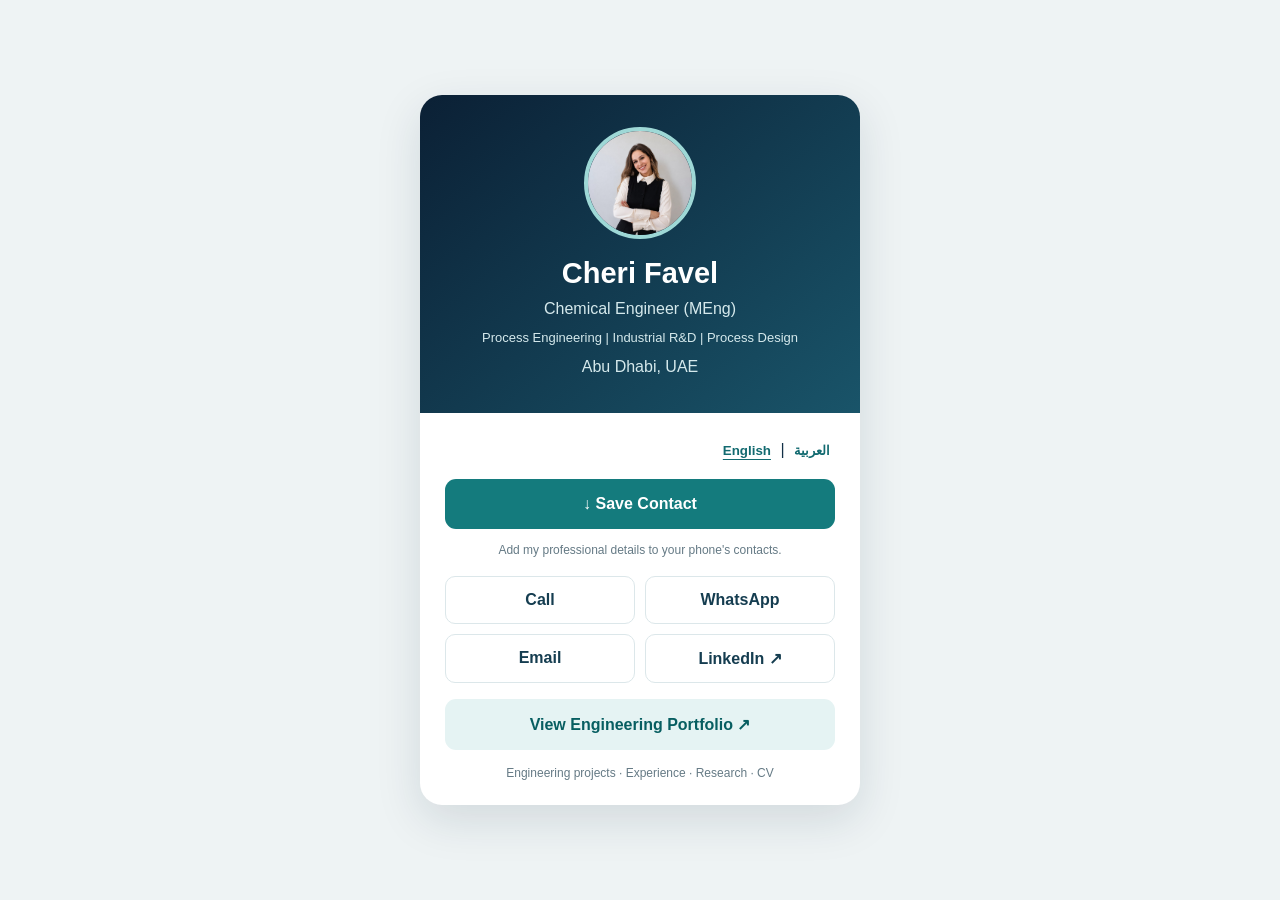
==== adipec/index.html @ 87e2671f "Add ADIPEC engineering contact landing page" ====
<!doctype html>
<html lang="en"><head><meta charset="utf-8"><meta name="viewport" content="width=device-width,initial-scale=1"><meta name="theme-color" content="#0b2035"><title>Cheri Favel | Engineering Contact</title>
<style>*{box-sizing:border-box}body{margin:0;background:#eef3f4;color:#123047;font-family:Arial,Helvetica,sans-serif;min-height:100vh;display:grid;place-items:center;padding:24px 16px}.card{width:100%;max-width:440px;background:#fff;border-radius:22px;overflow:hidden;box-shadow:0 15px 45px #10283e20}.header{background:linear-gradient(140deg,#0b2035,#195469);color:white;text-align:center;padding:32px 20px 27px}.header img{width:112px;height:112px;border-radius:50%;object-fit:cover;border:4px solid #9ed8d6}.header h1{font-size:29px;margin:14px 0 5px}.header p{margin:7px 0;color:#d5e9ec;line-height:1.5}.header .special{font-size:13px}.content{padding:25px}.button{display:block;text-align:center;text-decoration:none;padding:16px 12px;border-radius:11px;font-weight:700}.save{background:#147b7d;color:white}.portfolio{background:#e5f3f3;color:#075e61;margin-top:16px}.links{display:grid;grid-template-columns:1fr 1fr;gap:10px;margin-top:17px}.links a{border:1px solid #dce7ea;border-radius:10px;padding:14px 8px;text-align:center;color:#153d50;text-decoration:none;font-weight:600}.hint{font-size:12px;color:#657a85;text-align:center;line-height:1.5}.lang{text-align:right;margin-bottom:16px}.lang button{border:0;background:none;color:#126a70;font-weight:bold;cursor:pointer;padding:5px}.lang button[aria-pressed=true]{text-decoration:underline;text-underline-offset:4px}.footer{text-align:center;font-size:12px;color:#657a85;margin:16px 0 0}a:focus-visible,button:focus-visible{outline:3px solid teal;outline-offset:3px}</style></head>
<body><main class="card"><header class="header"><img src="../assets/cheri-professional-1.jpg" alt="Cheri Favel professional portrait"><h1 data-en="Cheri Favel" data-ar="شيري فافل">Cheri Favel</h1><p data-en="Chemical Engineer (MEng)" data-ar="مهندسة كيميائية (ماجستير هندسة)">Chemical Engineer (MEng)</p><p class="special" data-en="Process Engineering | Industrial R&amp;D | Process Design" data-ar="هندسة العمليات | البحث والتطوير الصناعي | تصميم العمليات">Process Engineering | Industrial R&amp;D | Process Design</p><p data-en="Abu Dhabi, UAE" data-ar="أبوظبي، الإمارات العربية المتحدة">Abu Dhabi, UAE</p></header>
<div class="content"><div class="lang"><button id="en" type="button" aria-pressed="true">English</button> | <button id="ar" type="button" aria-pressed="false">العربية</button></div><a class="button save" href="cheri-favel.vcf" download="Cheri-Favel.vcf" data-en="↓ Save Contact" data-ar="↓ حفظ جهة الاتصال">↓ Save Contact</a><p class="hint" data-en="Add my professional details to your phone's contacts." data-ar="أضف بيانات الاتصال المهنية إلى جهات الاتصال في هاتفك.">Add my professional details to your phone's contacts.</p><nav class="links" aria-label="Contact links"><a href="tel:+971585845473" data-en="Call" data-ar="اتصال">Call</a><a href="https://wa.me/971585845473" target="_blank" rel="noopener noreferrer" data-en="WhatsApp" data-ar="واتساب">WhatsApp</a><a href="mailto:cherifavel@gmail.com" data-en="Email" data-ar="البريد الإلكتروني">Email</a><a href="https://www.linkedin.com/in/cheri-favel/" target="_blank" rel="noopener noreferrer" data-en="LinkedIn ↗" data-ar="لينكدإن ↗">LinkedIn ↗</a></nav><a class="button portfolio" href="../" data-en="View Engineering Portfolio ↗" data-ar="عرض الملف المهني الهندسي ↗">View Engineering Portfolio ↗</a><p class="footer" data-en="Engineering projects · Experience · Research · CV" data-ar="المشاريع الهندسية · الخبرات · الأبحاث · السيرة الذاتية">Engineering projects · Experience · Research · CV</p></div></main>
<script>document.querySelectorAll('.lang button').forEach(b=>b.addEventListener('click',()=>{const ar=b.id==='ar';document.documentElement.lang=ar?'ar':'en';document.querySelectorAll('[data-en]').forEach(el=>el.textContent=el.getAttribute(ar?'data-ar':'data-en'));document.getElementById('en').setAttribute('aria-pressed',String(!ar));document.getElementById('ar').setAttribute('aria-pressed',String(ar));}));</script></body></html>
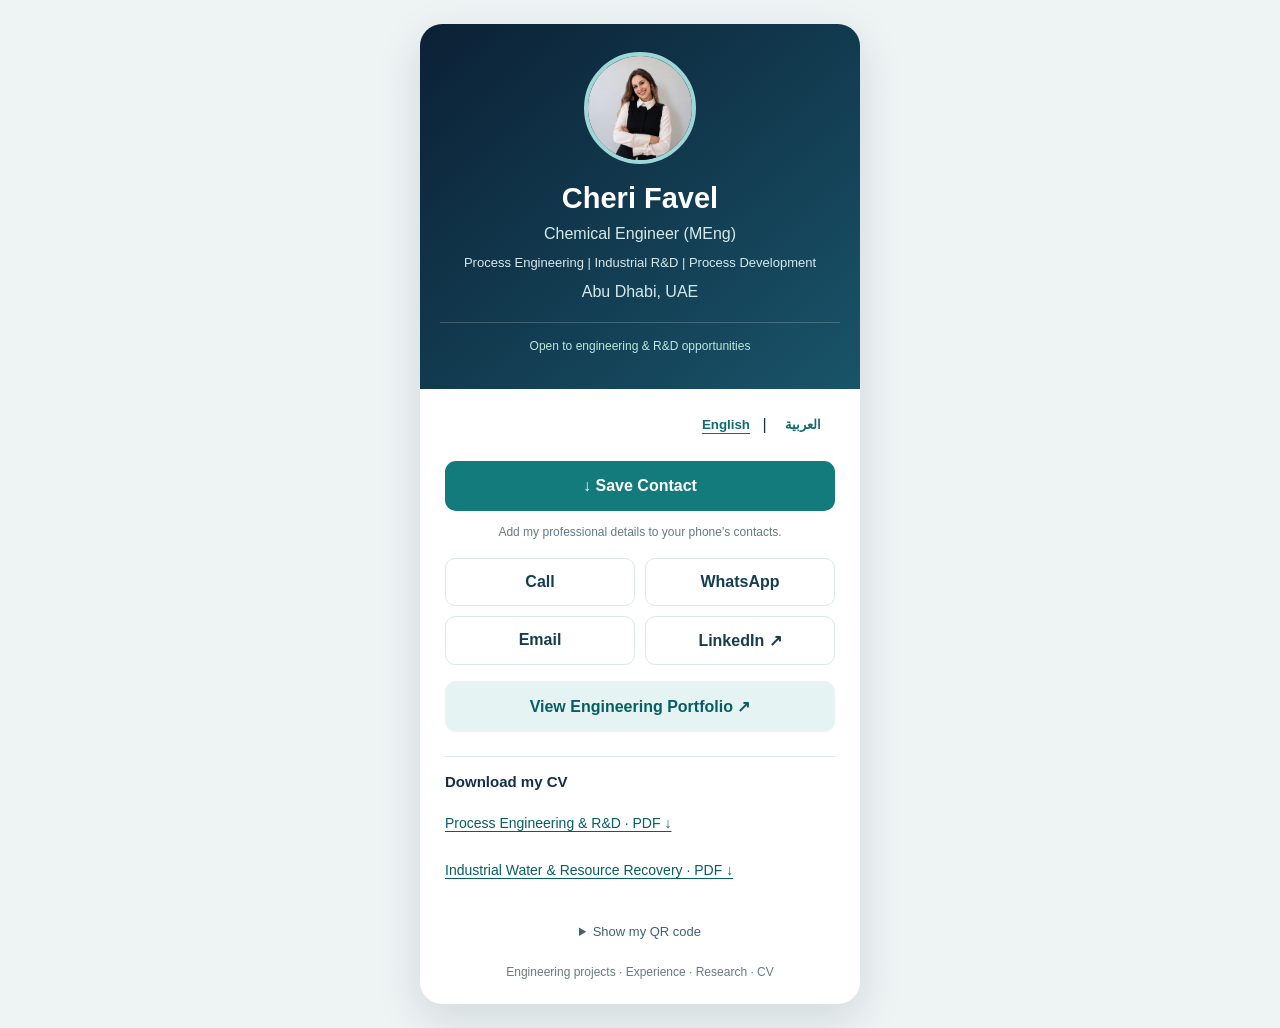
==== commit 1f6ca89e: "Publish ADIPEC portfolio with revised engineering CV and WETEX specialist download" ====
--- a/adipec/index.html
+++ b/adipec/index.html
@@ -1,6 +1,6 @@
 <!doctype html>
-<html lang="en"><head><meta charset="utf-8"><meta name="viewport" content="width=device-width,initial-scale=1"><meta name="theme-color" content="#0b2035"><title>Cheri Favel | Engineering Contact</title>
-<style>*{box-sizing:border-box}body{margin:0;background:#eef3f4;color:#123047;font-family:Arial,Helvetica,sans-serif;min-height:100vh;display:grid;place-items:center;padding:24px 16px}.card{width:100%;max-width:440px;background:#fff;border-radius:22px;overflow:hidden;box-shadow:0 15px 45px #10283e20}.header{background:linear-gradient(140deg,#0b2035,#195469);color:white;text-align:center;padding:32px 20px 27px}.header img{width:112px;height:112px;border-radius:50%;object-fit:cover;border:4px solid #9ed8d6}.header h1{font-size:29px;margin:14px 0 5px}.header p{margin:7px 0;color:#d5e9ec;line-height:1.5}.header .special{font-size:13px}.content{padding:25px}.button{display:block;text-align:center;text-decoration:none;padding:16px 12px;border-radius:11px;font-weight:700}.save{background:#147b7d;color:white}.portfolio{background:#e5f3f3;color:#075e61;margin-top:16px}.links{display:grid;grid-template-columns:1fr 1fr;gap:10px;margin-top:17px}.links a{border:1px solid #dce7ea;border-radius:10px;padding:14px 8px;text-align:center;color:#153d50;text-decoration:none;font-weight:600}.hint{font-size:12px;color:#657a85;text-align:center;line-height:1.5}.lang{text-align:right;margin-bottom:16px}.lang button{border:0;background:none;color:#126a70;font-weight:bold;cursor:pointer;padding:5px}.lang button[aria-pressed=true]{text-decoration:underline;text-underline-offset:4px}.footer{text-align:center;font-size:12px;color:#657a85;margin:16px 0 0}a:focus-visible,button:focus-visible{outline:3px solid teal;outline-offset:3px}</style></head>
-<body><main class="card"><header class="header"><img src="../assets/cheri-professional-1.jpg" alt="Cheri Favel professional portrait"><h1 data-en="Cheri Favel" data-ar="شيري فافل">Cheri Favel</h1><p data-en="Chemical Engineer (MEng)" data-ar="مهندسة كيميائية (ماجستير هندسة)">Chemical Engineer (MEng)</p><p class="special" data-en="Process Engineering | Industrial R&amp;D | Process Design" data-ar="هندسة العمليات | البحث والتطوير الصناعي | تصميم العمليات">Process Engineering | Industrial R&amp;D | Process Design</p><p data-en="Abu Dhabi, UAE" data-ar="أبوظبي، الإمارات العربية المتحدة">Abu Dhabi, UAE</p></header>
-<div class="content"><div class="lang"><button id="en" type="button" aria-pressed="true">English</button> | <button id="ar" type="button" aria-pressed="false">العربية</button></div><a class="button save" href="cheri-favel.vcf" download="Cheri-Favel.vcf" data-en="↓ Save Contact" data-ar="↓ حفظ جهة الاتصال">↓ Save Contact</a><p class="hint" data-en="Add my professional details to your phone's contacts." data-ar="أضف بيانات الاتصال المهنية إلى جهات الاتصال في هاتفك.">Add my professional details to your phone's contacts.</p><nav class="links" aria-label="Contact links"><a href="tel:+971585845473" data-en="Call" data-ar="اتصال">Call</a><a href="https://wa.me/971585845473" target="_blank" rel="noopener noreferrer" data-en="WhatsApp" data-ar="واتساب">WhatsApp</a><a href="mailto:cherifavel@gmail.com" data-en="Email" data-ar="البريد الإلكتروني">Email</a><a href="https://www.linkedin.com/in/cheri-favel/" target="_blank" rel="noopener noreferrer" data-en="LinkedIn ↗" data-ar="لينكدإن ↗">LinkedIn ↗</a></nav><a class="button portfolio" href="../" data-en="View Engineering Portfolio ↗" data-ar="عرض الملف المهني الهندسي ↗">View Engineering Portfolio ↗</a><p class="footer" data-en="Engineering projects · Experience · Research · CV" data-ar="المشاريع الهندسية · الخبرات · الأبحاث · السيرة الذاتية">Engineering projects · Experience · Research · CV</p></div></main>
-<script>document.querySelectorAll('.lang button').forEach(b=>b.addEventListener('click',()=>{const ar=b.id==='ar';document.documentElement.lang=ar?'ar':'en';document.querySelectorAll('[data-en]').forEach(el=>el.textContent=el.getAttribute(ar?'data-ar':'data-en'));document.getElementById('en').setAttribute('aria-pressed',String(!ar));document.getElementById('ar').setAttribute('aria-pressed',String(ar));}));</script></body></html>+<html lang="en"><head><meta charset="utf-8"><meta name="viewport" content="width=device-width,initial-scale=1"><meta name="theme-color" content="#0b2035"><title>Cheri Favel | ADIPEC Engineering Contact</title><meta name="description" content="Connect with Cheri Favel, MEng Chemical Engineer in Abu Dhabi. Save contact details, download a CV and explore process engineering and industrial R&amp;D projects."><link rel="canonical" href="https://cheri-mf.github.io/Cheri_Favel_Engineering_Portfolio/adipec/">
+<style>*{box-sizing:border-box}body{margin:0;background:#eef3f4;color:#123047;font-family:Arial,Helvetica,sans-serif;min-height:100vh;display:grid;place-items:center;padding:24px 16px}.card{width:100%;max-width:440px;background:#fff;border-radius:22px;overflow:hidden;box-shadow:0 15px 45px #10283e20}.header{background:linear-gradient(140deg,#0b2035,#195469);color:white;text-align:center;padding:32px 20px 27px}.header img{width:112px;height:112px;border-radius:50%;object-fit:cover;border:4px solid #9ed8d6}.header h1{font-size:29px;margin:14px 0 5px}.header p{margin:7px 0;color:#d5e9ec;line-height:1.5}.header .special{font-size:13px}.content{padding:25px}.button{display:block;text-align:center;text-decoration:none;padding:16px 12px;border-radius:11px;font-weight:700}.save{background:#147b7d;color:white}.portfolio{background:#e5f3f3;color:#075e61;margin-top:16px}.links{display:grid;grid-template-columns:1fr 1fr;gap:10px;margin-top:17px}.links a{border:1px solid #dce7ea;border-radius:10px;padding:14px 8px;text-align:center;color:#153d50;text-decoration:none;font-weight:600}.hint{font-size:12px;color:#657a85;text-align:center;line-height:1.5}.lang{text-align:right;margin-bottom:16px}.lang button{border:0;background:none;color:#126a70;font-weight:bold;cursor:pointer;padding:5px}.lang button[aria-pressed=true]{text-decoration:underline;text-underline-offset:4px}.footer{text-align:center;font-size:12px;color:#657a85;margin:16px 0 0}a:focus-visible,button:focus-visible{outline:3px solid teal;outline-offset:3px}.availability{font-size:12px!important;color:#bce8df!important;border-top:1px solid #ffffff30;padding-top:14px;margin-top:18px!important}.cvlinks{border-top:1px solid #dce7ea;margin-top:24px;padding-top:16px}.cvlinks h2{font-size:15px;margin:0 0 10px}.cvlinks a{display:block;padding:13px 0;color:#075e61;font-size:14px;line-height:1.5;text-underline-offset:3px}.share{margin-top:20px;text-align:center;font-size:13px;color:#44616e}.share summary{cursor:pointer;padding:10px}.share img{max-width:100%;height:auto;margin:12px auto 0}.share p{line-height:1.5}.header{padding-top:28px}.content{padding-top:16px}.lang button{min-height:40px;min-width:64px}body[dir=rtl] .lang{text-align:left}@media(max-width:360px){.content{padding:18px}.header h1{font-size:26px}}@media(prefers-reduced-motion:reduce){*{scroll-behavior:auto!important}}</style></head>
+<body><main class="card"><header class="header"><img src="../assets/cheri-professional-1.jpg" alt="Cheri Favel professional portrait"><h1 data-en="Cheri Favel" data-ar="شيري فافل">Cheri Favel</h1><p data-en="Chemical Engineer (MEng)" data-ar="مهندسة كيميائية (ماجستير هندسة)">Chemical Engineer (MEng)</p><p class="special" data-en="Process Engineering | Industrial R&amp;D | Process Development" data-ar="هندسة العمليات | البحث والتطوير الصناعي | تطوير العمليات">Process Engineering | Industrial R&amp;D | Process Development</p><p data-en="Abu Dhabi, UAE" data-ar="أبوظبي، الإمارات العربية المتحدة">Abu Dhabi, UAE</p><p class="availability" data-en="Open to engineering &amp; R&amp;D opportunities" data-ar="متاحة لفرص عمل في الهندسة والبحث والتطوير">Open to engineering &amp; R&amp;D opportunities</p></header>
+<div class="content"><div class="lang"><button id="en" type="button" aria-pressed="true">English</button> | <button id="ar" type="button" aria-pressed="false">العربية</button></div><a class="button save" href="cheri-favel.vcf" download="Cheri-Favel.vcf" data-en="↓ Save Contact" data-ar="↓ حفظ جهة الاتصال">↓ Save Contact</a><p class="hint" data-en="Add my professional details to your phone's contacts." data-ar="أضف بيانات الاتصال المهنية إلى جهات الاتصال في هاتفك.">Add my professional details to your phone's contacts.</p><nav class="links" aria-label="Contact links"><a href="tel:+971585845473" data-en="Call" data-ar="اتصال">Call</a><a href="https://wa.me/971585845473" target="_blank" rel="noopener noreferrer" data-en="WhatsApp" data-ar="واتساب">WhatsApp</a><a href="mailto:cherifavel@gmail.com" data-en="Email" data-ar="البريد الإلكتروني">Email</a><a href="https://www.linkedin.com/in/cheri-favel/" target="_blank" rel="noopener noreferrer" data-en="LinkedIn ↗" data-ar="لينكدإن ↗">LinkedIn ↗</a></nav><a class="button portfolio" href="portfolio/" data-en="View Engineering Portfolio ↗" data-ar="عرض الملف المهني الهندسي ↗">View Engineering Portfolio ↗</a><div class="cvlinks"><h2 data-en="Download my CV" data-ar="تحميل السيرة الذاتية">Download my CV</h2><a href="downloads/Cheri_Favel_ADIPEC_Process_Engineering_CV.pdf" download data-en="Process Engineering &amp; R&amp;D · PDF ↓" data-ar="هندسة العمليات والبحث والتطوير · PDF ↓">Process Engineering &amp; R&amp;D · PDF ↓</a><a href="../downloads/water-environmental-cv.pdf" download data-en="Industrial Water &amp; Resource Recovery · PDF ↓" data-ar="معالجة المياه الصناعية واسترداد الموارد · PDF ↓">Industrial Water &amp; Resource Recovery · PDF ↓</a></div><details class="share"><summary data-en="Show my QR code" data-ar="عرض رمز الاستجابة السريعة">Show my QR code</summary><img src="qr.png" width="220" height="220" alt="QR code linking to this contact page"><p data-en="Scan to save my contact details and view my portfolio." data-ar="امسح الرمز لحفظ بيانات الاتصال وعرض ملفي المهني.">Scan to save my contact details and view my portfolio.</p></details><p class="footer" data-en="Engineering projects · Experience · Research · CV" data-ar="المشاريع الهندسية · الخبرات · الأبحاث · السيرة الذاتية">Engineering projects · Experience · Research · CV</p></div></main>
+<script>document.querySelectorAll('.lang button').forEach(b=>b.addEventListener('click',()=>{const ar=b.id==='ar';document.documentElement.lang=ar?'ar':'en';document.body.dir=ar?'rtl':'ltr';document.querySelectorAll('[data-en]').forEach(el=>el.textContent=el.getAttribute(ar?'data-ar':'data-en'));document.getElementById('en').setAttribute('aria-pressed',String(!ar));document.getElementById('ar').setAttribute('aria-pressed',String(ar));}));</script></body></html>
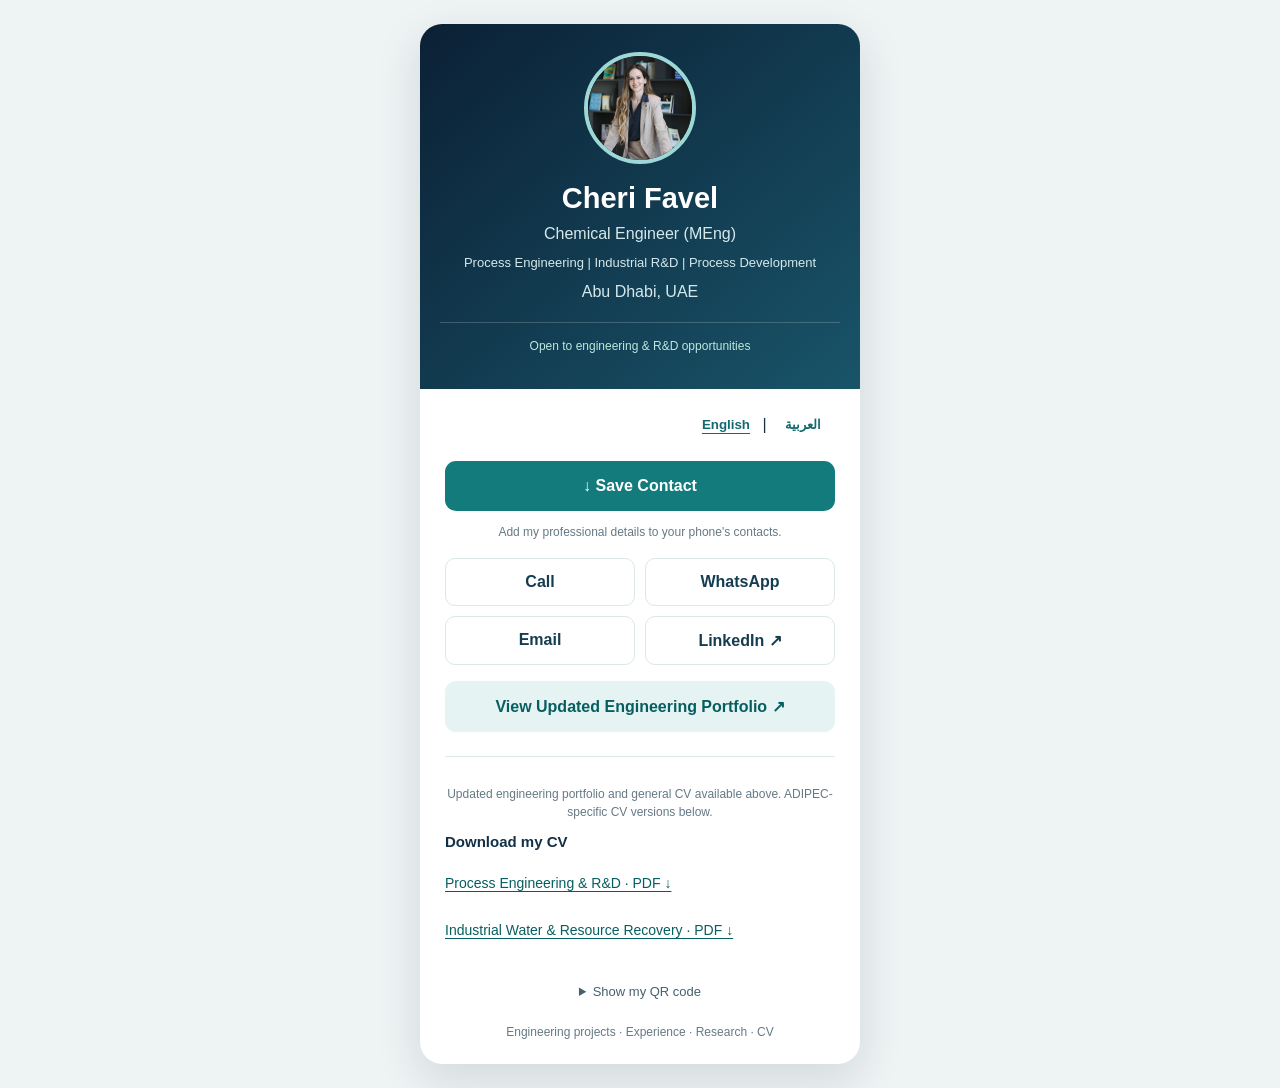
==== commit c4c84bff: "Clarify updated portfolio access on ADIPEC QR landing page" ====
--- a/adipec/index.html
+++ b/adipec/index.html
@@ -2,5 +2,5 @@
 <html lang="en"><head><meta charset="utf-8"><meta name="viewport" content="width=device-width,initial-scale=1"><meta name="theme-color" content="#0b2035"><title>Cheri Favel | ADIPEC Engineering Contact</title><meta name="description" content="Connect with Cheri Favel, MEng Chemical Engineer in Abu Dhabi. Save contact details, download a CV and explore process engineering and industrial R&amp;D projects."><link rel="canonical" href="https://cheri-mf.github.io/Cheri_Favel_Engineering_Portfolio/adipec/">
 <style>*{box-sizing:border-box}body{margin:0;background:#eef3f4;color:#123047;font-family:Arial,Helvetica,sans-serif;min-height:100vh;display:grid;place-items:center;padding:24px 16px}.card{width:100%;max-width:440px;background:#fff;border-radius:22px;overflow:hidden;box-shadow:0 15px 45px #10283e20}.header{background:linear-gradient(140deg,#0b2035,#195469);color:white;text-align:center;padding:32px 20px 27px}.header img{width:112px;height:112px;border-radius:50%;object-fit:cover;border:4px solid #9ed8d6}.header h1{font-size:29px;margin:14px 0 5px}.header p{margin:7px 0;color:#d5e9ec;line-height:1.5}.header .special{font-size:13px}.content{padding:25px}.button{display:block;text-align:center;text-decoration:none;padding:16px 12px;border-radius:11px;font-weight:700}.save{background:#147b7d;color:white}.portfolio{background:#e5f3f3;color:#075e61;margin-top:16px}.links{display:grid;grid-template-columns:1fr 1fr;gap:10px;margin-top:17px}.links a{border:1px solid #dce7ea;border-radius:10px;padding:14px 8px;text-align:center;color:#153d50;text-decoration:none;font-weight:600}.hint{font-size:12px;color:#657a85;text-align:center;line-height:1.5}.lang{text-align:right;margin-bottom:16px}.lang button{border:0;background:none;color:#126a70;font-weight:bold;cursor:pointer;padding:5px}.lang button[aria-pressed=true]{text-decoration:underline;text-underline-offset:4px}.footer{text-align:center;font-size:12px;color:#657a85;margin:16px 0 0}a:focus-visible,button:focus-visible{outline:3px solid teal;outline-offset:3px}.availability{font-size:12px!important;color:#bce8df!important;border-top:1px solid #ffffff30;padding-top:14px;margin-top:18px!important}.cvlinks{border-top:1px solid #dce7ea;margin-top:24px;padding-top:16px}.cvlinks h2{font-size:15px;margin:0 0 10px}.cvlinks a{display:block;padding:13px 0;color:#075e61;font-size:14px;line-height:1.5;text-underline-offset:3px}.share{margin-top:20px;text-align:center;font-size:13px;color:#44616e}.share summary{cursor:pointer;padding:10px}.share img{max-width:100%;height:auto;margin:12px auto 0}.share p{line-height:1.5}.header{padding-top:28px}.content{padding-top:16px}.lang button{min-height:40px;min-width:64px}body[dir=rtl] .lang{text-align:left}@media(max-width:360px){.content{padding:18px}.header h1{font-size:26px}}@media(prefers-reduced-motion:reduce){*{scroll-behavior:auto!important}}</style></head>
 <body><main class="card"><header class="header"><img src="../assets/cheri-professional-1.jpg" alt="Cheri Favel professional portrait"><h1 data-en="Cheri Favel" data-ar="شيري فافل">Cheri Favel</h1><p data-en="Chemical Engineer (MEng)" data-ar="مهندسة كيميائية (ماجستير هندسة)">Chemical Engineer (MEng)</p><p class="special" data-en="Process Engineering | Industrial R&amp;D | Process Development" data-ar="هندسة العمليات | البحث والتطوير الصناعي | تطوير العمليات">Process Engineering | Industrial R&amp;D | Process Development</p><p data-en="Abu Dhabi, UAE" data-ar="أبوظبي، الإمارات العربية المتحدة">Abu Dhabi, UAE</p><p class="availability" data-en="Open to engineering &amp; R&amp;D opportunities" data-ar="متاحة لفرص عمل في الهندسة والبحث والتطوير">Open to engineering &amp; R&amp;D opportunities</p></header>
-<div class="content"><div class="lang"><button id="en" type="button" aria-pressed="true">English</button> | <button id="ar" type="button" aria-pressed="false">العربية</button></div><a class="button save" href="cheri-favel.vcf" download="Cheri-Favel.vcf" data-en="↓ Save Contact" data-ar="↓ حفظ جهة الاتصال">↓ Save Contact</a><p class="hint" data-en="Add my professional details to your phone's contacts." data-ar="أضف بيانات الاتصال المهنية إلى جهات الاتصال في هاتفك.">Add my professional details to your phone's contacts.</p><nav class="links" aria-label="Contact links"><a href="tel:+971585845473" data-en="Call" data-ar="اتصال">Call</a><a href="https://wa.me/971585845473" target="_blank" rel="noopener noreferrer" data-en="WhatsApp" data-ar="واتساب">WhatsApp</a><a href="mailto:cherifavel@gmail.com" data-en="Email" data-ar="البريد الإلكتروني">Email</a><a href="https://www.linkedin.com/in/cheri-favel/" target="_blank" rel="noopener noreferrer" data-en="LinkedIn ↗" data-ar="لينكدإن ↗">LinkedIn ↗</a></nav><a class="button portfolio" href="portfolio/" data-en="View Engineering Portfolio ↗" data-ar="عرض الملف المهني الهندسي ↗">View Engineering Portfolio ↗</a><div class="cvlinks"><h2 data-en="Download my CV" data-ar="تحميل السيرة الذاتية">Download my CV</h2><a href="downloads/Cheri_Favel_ADIPEC_Process_Engineering_CV.pdf" download data-en="Process Engineering &amp; R&amp;D · PDF ↓" data-ar="هندسة العمليات والبحث والتطوير · PDF ↓">Process Engineering &amp; R&amp;D · PDF ↓</a><a href="../downloads/water-environmental-cv.pdf" download data-en="Industrial Water &amp; Resource Recovery · PDF ↓" data-ar="معالجة المياه الصناعية واسترداد الموارد · PDF ↓">Industrial Water &amp; Resource Recovery · PDF ↓</a></div><details class="share"><summary data-en="Show my QR code" data-ar="عرض رمز الاستجابة السريعة">Show my QR code</summary><img src="qr.png" width="220" height="220" alt="QR code linking to this contact page"><p data-en="Scan to save my contact details and view my portfolio." data-ar="امسح الرمز لحفظ بيانات الاتصال وعرض ملفي المهني.">Scan to save my contact details and view my portfolio.</p></details><p class="footer" data-en="Engineering projects · Experience · Research · CV" data-ar="المشاريع الهندسية · الخبرات · الأبحاث · السيرة الذاتية">Engineering projects · Experience · Research · CV</p></div></main>
+<div class="content"><div class="lang"><button id="en" type="button" aria-pressed="true">English</button> | <button id="ar" type="button" aria-pressed="false">العربية</button></div><a class="button save" href="cheri-favel.vcf" download="Cheri-Favel.vcf" data-en="↓ Save Contact" data-ar="↓ حفظ جهة الاتصال">↓ Save Contact</a><p class="hint" data-en="Add my professional details to your phone's contacts." data-ar="أضف بيانات الاتصال المهنية إلى جهات الاتصال في هاتفك.">Add my professional details to your phone's contacts.</p><nav class="links" aria-label="Contact links"><a href="tel:+971585845473" data-en="Call" data-ar="اتصال">Call</a><a href="https://wa.me/971585845473" target="_blank" rel="noopener noreferrer" data-en="WhatsApp" data-ar="واتساب">WhatsApp</a><a href="mailto:cherifavel@gmail.com" data-en="Email" data-ar="البريد الإلكتروني">Email</a><a href="https://www.linkedin.com/in/cheri-favel/" target="_blank" rel="noopener noreferrer" data-en="LinkedIn ↗" data-ar="لينكدإن ↗">LinkedIn ↗</a></nav><a class="button portfolio" href="portfolio/" data-en="View Updated Engineering Portfolio ↗" data-ar="عرض الملف المهني الهندسي المحدث ↗">View Updated Engineering Portfolio ↗</a><div class="cvlinks"><p class="hint" data-en="Updated engineering portfolio and general CV available above. ADIPEC-specific CV versions below." data-ar="الملف الهندسي والسيرة الذاتية العامة المحدثة متاحان أعلاه. نسخ السير الذاتية الخاصة بأديبك أدناه.">Updated engineering portfolio and general CV available above. ADIPEC-specific CV versions below.</p><h2 data-en="Download my CV" data-ar="تحميل السيرة الذاتية">Download my CV</h2><a href="downloads/Cheri_Favel_ADIPEC_Process_Engineering_CV.pdf" download data-en="Process Engineering &amp; R&amp;D · PDF ↓" data-ar="هندسة العمليات والبحث والتطوير · PDF ↓">Process Engineering &amp; R&amp;D · PDF ↓</a><a href="downloads/Cheri_Favel_ADIPEC_Water_Metal_Recovery_CV.pdf" download data-en="Industrial Water &amp; Resource Recovery · PDF ↓" data-ar="معالجة المياه الصناعية واسترداد الموارد · PDF ↓">Industrial Water &amp; Resource Recovery · PDF ↓</a></div><details class="share"><summary data-en="Show my QR code" data-ar="عرض رمز الاستجابة السريعة">Show my QR code</summary><img src="qr.png" width="220" height="220" alt="QR code linking to this contact page"><p data-en="Scan to save my contact details and view my portfolio." data-ar="امسح الرمز لحفظ بيانات الاتصال وعرض ملفي المهني.">Scan to save my contact details and view my portfolio.</p></details><p class="footer" data-en="Engineering projects · Experience · Research · CV" data-ar="المشاريع الهندسية · الخبرات · الأبحاث · السيرة الذاتية">Engineering projects · Experience · Research · CV</p></div></main>
 <script>document.querySelectorAll('.lang button').forEach(b=>b.addEventListener('click',()=>{const ar=b.id==='ar';document.documentElement.lang=ar?'ar':'en';document.body.dir=ar?'rtl':'ltr';document.querySelectorAll('[data-en]').forEach(el=>el.textContent=el.getAttribute(ar?'data-ar':'data-en'));document.getElementById('en').setAttribute('aria-pressed',String(!ar));document.getElementById('ar').setAttribute('aria-pressed',String(ar));}));</script></body></html>
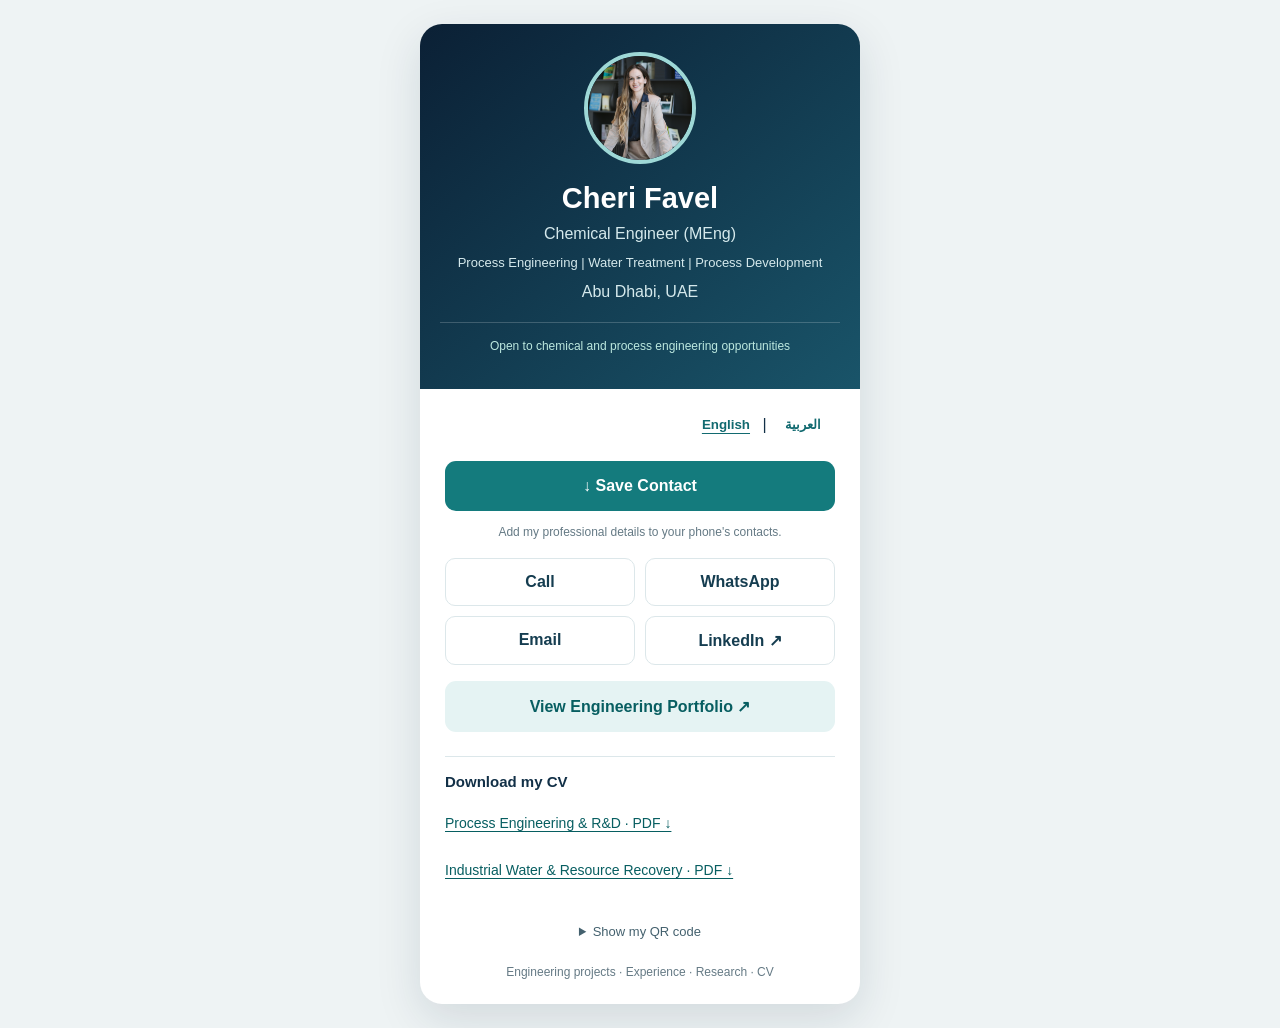
==== commit 245687c3: "Remove revision language and broaden engineering positioning on contact page" ====
--- a/adipec/index.html
+++ b/adipec/index.html
@@ -1,6 +1,6 @@
 <!doctype html>
 <html lang="en"><head><meta charset="utf-8"><meta name="viewport" content="width=device-width,initial-scale=1"><meta name="theme-color" content="#0b2035"><title>Cheri Favel | ADIPEC Engineering Contact</title><meta name="description" content="Connect with Cheri Favel, MEng Chemical Engineer in Abu Dhabi. Save contact details, download a CV and explore process engineering and industrial R&amp;D projects."><link rel="canonical" href="https://cheri-mf.github.io/Cheri_Favel_Engineering_Portfolio/adipec/">
 <style>*{box-sizing:border-box}body{margin:0;background:#eef3f4;color:#123047;font-family:Arial,Helvetica,sans-serif;min-height:100vh;display:grid;place-items:center;padding:24px 16px}.card{width:100%;max-width:440px;background:#fff;border-radius:22px;overflow:hidden;box-shadow:0 15px 45px #10283e20}.header{background:linear-gradient(140deg,#0b2035,#195469);color:white;text-align:center;padding:32px 20px 27px}.header img{width:112px;height:112px;border-radius:50%;object-fit:cover;border:4px solid #9ed8d6}.header h1{font-size:29px;margin:14px 0 5px}.header p{margin:7px 0;color:#d5e9ec;line-height:1.5}.header .special{font-size:13px}.content{padding:25px}.button{display:block;text-align:center;text-decoration:none;padding:16px 12px;border-radius:11px;font-weight:700}.save{background:#147b7d;color:white}.portfolio{background:#e5f3f3;color:#075e61;margin-top:16px}.links{display:grid;grid-template-columns:1fr 1fr;gap:10px;margin-top:17px}.links a{border:1px solid #dce7ea;border-radius:10px;padding:14px 8px;text-align:center;color:#153d50;text-decoration:none;font-weight:600}.hint{font-size:12px;color:#657a85;text-align:center;line-height:1.5}.lang{text-align:right;margin-bottom:16px}.lang button{border:0;background:none;color:#126a70;font-weight:bold;cursor:pointer;padding:5px}.lang button[aria-pressed=true]{text-decoration:underline;text-underline-offset:4px}.footer{text-align:center;font-size:12px;color:#657a85;margin:16px 0 0}a:focus-visible,button:focus-visible{outline:3px solid teal;outline-offset:3px}.availability{font-size:12px!important;color:#bce8df!important;border-top:1px solid #ffffff30;padding-top:14px;margin-top:18px!important}.cvlinks{border-top:1px solid #dce7ea;margin-top:24px;padding-top:16px}.cvlinks h2{font-size:15px;margin:0 0 10px}.cvlinks a{display:block;padding:13px 0;color:#075e61;font-size:14px;line-height:1.5;text-underline-offset:3px}.share{margin-top:20px;text-align:center;font-size:13px;color:#44616e}.share summary{cursor:pointer;padding:10px}.share img{max-width:100%;height:auto;margin:12px auto 0}.share p{line-height:1.5}.header{padding-top:28px}.content{padding-top:16px}.lang button{min-height:40px;min-width:64px}body[dir=rtl] .lang{text-align:left}@media(max-width:360px){.content{padding:18px}.header h1{font-size:26px}}@media(prefers-reduced-motion:reduce){*{scroll-behavior:auto!important}}</style></head>
-<body><main class="card"><header class="header"><img src="../assets/cheri-professional-1.jpg" alt="Cheri Favel professional portrait"><h1 data-en="Cheri Favel" data-ar="شيري فافل">Cheri Favel</h1><p data-en="Chemical Engineer (MEng)" data-ar="مهندسة كيميائية (ماجستير هندسة)">Chemical Engineer (MEng)</p><p class="special" data-en="Process Engineering | Industrial R&amp;D | Process Development" data-ar="هندسة العمليات | البحث والتطوير الصناعي | تطوير العمليات">Process Engineering | Industrial R&amp;D | Process Development</p><p data-en="Abu Dhabi, UAE" data-ar="أبوظبي، الإمارات العربية المتحدة">Abu Dhabi, UAE</p><p class="availability" data-en="Open to engineering &amp; R&amp;D opportunities" data-ar="متاحة لفرص عمل في الهندسة والبحث والتطوير">Open to engineering &amp; R&amp;D opportunities</p></header>
-<div class="content"><div class="lang"><button id="en" type="button" aria-pressed="true">English</button> | <button id="ar" type="button" aria-pressed="false">العربية</button></div><a class="button save" href="cheri-favel.vcf" download="Cheri-Favel.vcf" data-en="↓ Save Contact" data-ar="↓ حفظ جهة الاتصال">↓ Save Contact</a><p class="hint" data-en="Add my professional details to your phone's contacts." data-ar="أضف بيانات الاتصال المهنية إلى جهات الاتصال في هاتفك.">Add my professional details to your phone's contacts.</p><nav class="links" aria-label="Contact links"><a href="tel:+971585845473" data-en="Call" data-ar="اتصال">Call</a><a href="https://wa.me/971585845473" target="_blank" rel="noopener noreferrer" data-en="WhatsApp" data-ar="واتساب">WhatsApp</a><a href="mailto:cherifavel@gmail.com" data-en="Email" data-ar="البريد الإلكتروني">Email</a><a href="https://www.linkedin.com/in/cheri-favel/" target="_blank" rel="noopener noreferrer" data-en="LinkedIn ↗" data-ar="لينكدإن ↗">LinkedIn ↗</a></nav><a class="button portfolio" href="portfolio/" data-en="View Updated Engineering Portfolio ↗" data-ar="عرض الملف المهني الهندسي المحدث ↗">View Updated Engineering Portfolio ↗</a><div class="cvlinks"><p class="hint" data-en="Updated engineering portfolio and general CV available above. ADIPEC-specific CV versions below." data-ar="الملف الهندسي والسيرة الذاتية العامة المحدثة متاحان أعلاه. نسخ السير الذاتية الخاصة بأديبك أدناه.">Updated engineering portfolio and general CV available above. ADIPEC-specific CV versions below.</p><h2 data-en="Download my CV" data-ar="تحميل السيرة الذاتية">Download my CV</h2><a href="downloads/Cheri_Favel_ADIPEC_Process_Engineering_CV.pdf" download data-en="Process Engineering &amp; R&amp;D · PDF ↓" data-ar="هندسة العمليات والبحث والتطوير · PDF ↓">Process Engineering &amp; R&amp;D · PDF ↓</a><a href="downloads/Cheri_Favel_ADIPEC_Water_Metal_Recovery_CV.pdf" download data-en="Industrial Water &amp; Resource Recovery · PDF ↓" data-ar="معالجة المياه الصناعية واسترداد الموارد · PDF ↓">Industrial Water &amp; Resource Recovery · PDF ↓</a></div><details class="share"><summary data-en="Show my QR code" data-ar="عرض رمز الاستجابة السريعة">Show my QR code</summary><img src="qr.png" width="220" height="220" alt="QR code linking to this contact page"><p data-en="Scan to save my contact details and view my portfolio." data-ar="امسح الرمز لحفظ بيانات الاتصال وعرض ملفي المهني.">Scan to save my contact details and view my portfolio.</p></details><p class="footer" data-en="Engineering projects · Experience · Research · CV" data-ar="المشاريع الهندسية · الخبرات · الأبحاث · السيرة الذاتية">Engineering projects · Experience · Research · CV</p></div></main>
+<body><main class="card"><header class="header"><img src="../assets/cheri-professional-1.jpg" alt="Cheri Favel professional portrait"><h1 data-en="Cheri Favel" data-ar="شيري فافل">Cheri Favel</h1><p data-en="Chemical Engineer (MEng)" data-ar="مهندسة كيميائية (ماجستير هندسة)">Chemical Engineer (MEng)</p><p class="special" data-en="Process Engineering | Water Treatment | Process Development" data-ar="هندسة العمليات | معالجة المياه | تطوير العمليات">Process Engineering | Water Treatment | Process Development</p><p data-en="Abu Dhabi, UAE" data-ar="أبوظبي، الإمارات العربية المتحدة">Abu Dhabi, UAE</p><p class="availability" data-en="Open to chemical and process engineering opportunities" data-ar="متاحة لفرص عمل في الهندسة الكيميائية وهندسة العمليات">Open to chemical and process engineering opportunities</p></header>
+<div class="content"><div class="lang"><button id="en" type="button" aria-pressed="true">English</button> | <button id="ar" type="button" aria-pressed="false">العربية</button></div><a class="button save" href="cheri-favel.vcf" download="Cheri-Favel.vcf" data-en="↓ Save Contact" data-ar="↓ حفظ جهة الاتصال">↓ Save Contact</a><p class="hint" data-en="Add my professional details to your phone's contacts." data-ar="أضف بيانات الاتصال المهنية إلى جهات الاتصال في هاتفك.">Add my professional details to your phone's contacts.</p><nav class="links" aria-label="Contact links"><a href="tel:+971585845473" data-en="Call" data-ar="اتصال">Call</a><a href="https://wa.me/971585845473" target="_blank" rel="noopener noreferrer" data-en="WhatsApp" data-ar="واتساب">WhatsApp</a><a href="mailto:cherifavel@gmail.com" data-en="Email" data-ar="البريد الإلكتروني">Email</a><a href="https://www.linkedin.com/in/cheri-favel/" target="_blank" rel="noopener noreferrer" data-en="LinkedIn ↗" data-ar="لينكدإن ↗">LinkedIn ↗</a></nav><a class="button portfolio" href="portfolio/" data-en="View Engineering Portfolio ↗" data-ar="عرض الملف المهني الهندسي ↗">View Engineering Portfolio ↗</a><div class="cvlinks"><h2 data-en="Download my CV" data-ar="تحميل السيرة الذاتية">Download my CV</h2><a href="downloads/Cheri_Favel_ADIPEC_Process_Engineering_CV.pdf" download data-en="Process Engineering &amp; R&amp;D · PDF ↓" data-ar="هندسة العمليات والبحث والتطوير · PDF ↓">Process Engineering &amp; R&amp;D · PDF ↓</a><a href="downloads/Cheri_Favel_ADIPEC_Water_Metal_Recovery_CV.pdf" download data-en="Industrial Water &amp; Resource Recovery · PDF ↓" data-ar="معالجة المياه الصناعية واسترداد الموارد · PDF ↓">Industrial Water &amp; Resource Recovery · PDF ↓</a></div><details class="share"><summary data-en="Show my QR code" data-ar="عرض رمز الاستجابة السريعة">Show my QR code</summary><img src="qr.png" width="220" height="220" alt="QR code linking to this contact page"><p data-en="Scan to save my contact details and view my portfolio." data-ar="امسح الرمز لحفظ بيانات الاتصال وعرض ملفي المهني.">Scan to save my contact details and view my portfolio.</p></details><p class="footer" data-en="Engineering projects · Experience · Research · CV" data-ar="المشاريع الهندسية · الخبرات · الأبحاث · السيرة الذاتية">Engineering projects · Experience · Research · CV</p></div></main>
 <script>document.querySelectorAll('.lang button').forEach(b=>b.addEventListener('click',()=>{const ar=b.id==='ar';document.documentElement.lang=ar?'ar':'en';document.body.dir=ar?'rtl':'ltr';document.querySelectorAll('[data-en]').forEach(el=>el.textContent=el.getAttribute(ar?'data-ar':'data-en'));document.getElementById('en').setAttribute('aria-pressed',String(!ar));document.getElementById('ar').setAttribute('aria-pressed',String(ar));}));</script></body></html>
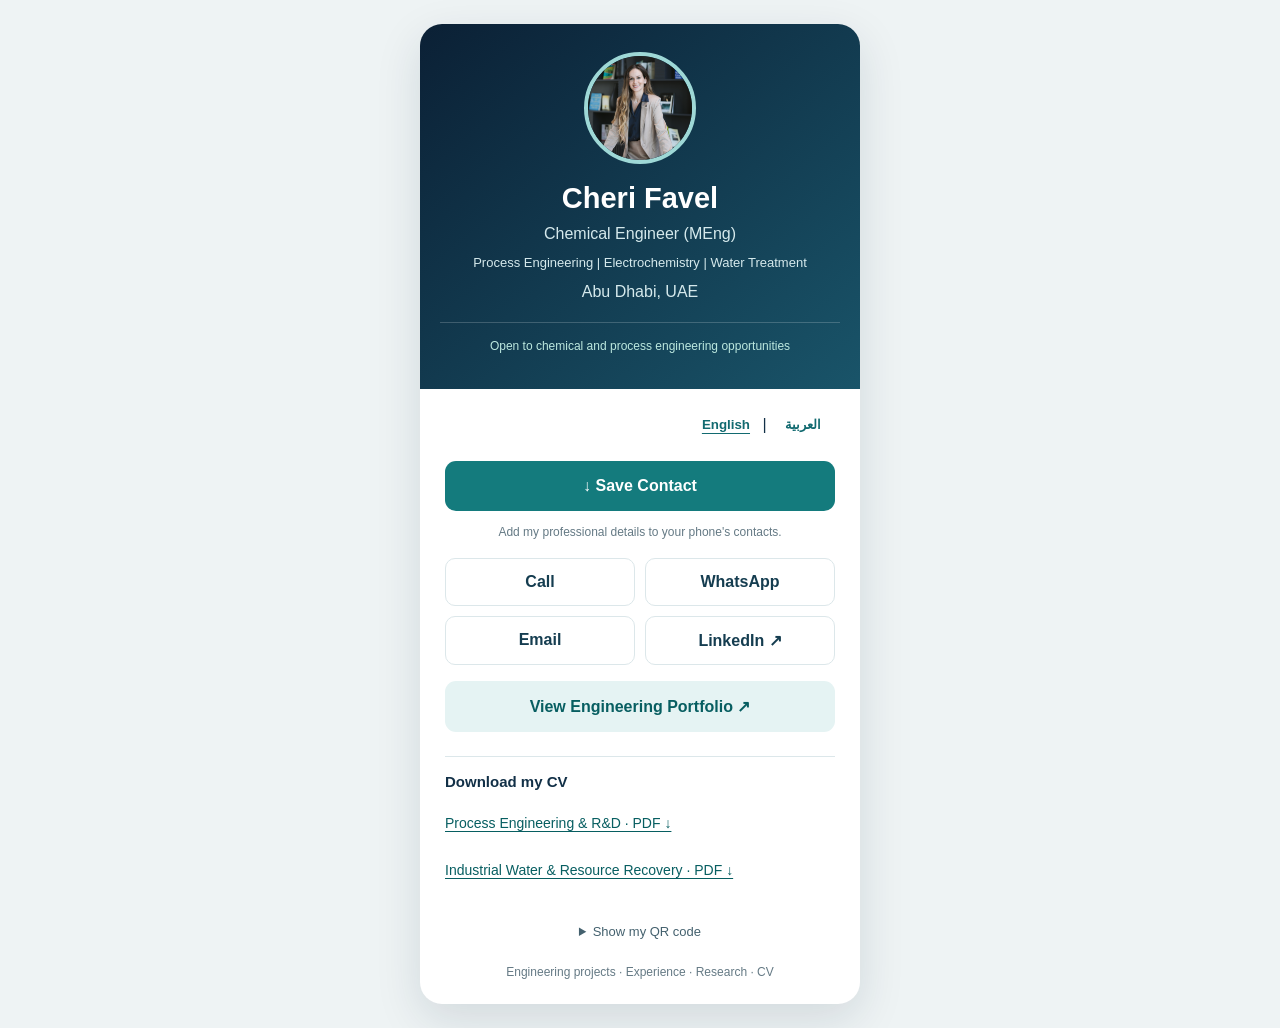
==== commit 72dbc0aa: "Apply requested electrochemistry portfolio updates" ====
--- a/adipec/index.html
+++ b/adipec/index.html
@@ -1,6 +1,6 @@
 <!doctype html>
-<html lang="en"><head><meta charset="utf-8"><meta name="viewport" content="width=device-width,initial-scale=1"><meta name="theme-color" content="#0b2035"><title>Cheri Favel | ADIPEC Engineering Contact</title><meta name="description" content="Connect with Cheri Favel, MEng Chemical Engineer in Abu Dhabi. Save contact details, download a CV and explore process engineering and industrial R&amp;D projects."><link rel="canonical" href="https://cheri-mf.github.io/Cheri_Favel_Engineering_Portfolio/adipec/">
+<html lang="en"><head><meta charset="utf-8"><meta name="viewport" content="width=device-width,initial-scale=1"><meta name="theme-color" content="#0b2035"><title>Cheri Favel | Engineering Contact</title><meta name="description" content="Connect with Cheri Favel, MEng Chemical Engineer in Abu Dhabi. Save contact details, download a CV and explore process engineering and industrial R&amp;D projects."><link rel="canonical" href="https://cheri-mf.github.io/Cheri_Favel_Engineering_Portfolio/adipec/">
 <style>*{box-sizing:border-box}body{margin:0;background:#eef3f4;color:#123047;font-family:Arial,Helvetica,sans-serif;min-height:100vh;display:grid;place-items:center;padding:24px 16px}.card{width:100%;max-width:440px;background:#fff;border-radius:22px;overflow:hidden;box-shadow:0 15px 45px #10283e20}.header{background:linear-gradient(140deg,#0b2035,#195469);color:white;text-align:center;padding:32px 20px 27px}.header img{width:112px;height:112px;border-radius:50%;object-fit:cover;border:4px solid #9ed8d6}.header h1{font-size:29px;margin:14px 0 5px}.header p{margin:7px 0;color:#d5e9ec;line-height:1.5}.header .special{font-size:13px}.content{padding:25px}.button{display:block;text-align:center;text-decoration:none;padding:16px 12px;border-radius:11px;font-weight:700}.save{background:#147b7d;color:white}.portfolio{background:#e5f3f3;color:#075e61;margin-top:16px}.links{display:grid;grid-template-columns:1fr 1fr;gap:10px;margin-top:17px}.links a{border:1px solid #dce7ea;border-radius:10px;padding:14px 8px;text-align:center;color:#153d50;text-decoration:none;font-weight:600}.hint{font-size:12px;color:#657a85;text-align:center;line-height:1.5}.lang{text-align:right;margin-bottom:16px}.lang button{border:0;background:none;color:#126a70;font-weight:bold;cursor:pointer;padding:5px}.lang button[aria-pressed=true]{text-decoration:underline;text-underline-offset:4px}.footer{text-align:center;font-size:12px;color:#657a85;margin:16px 0 0}a:focus-visible,button:focus-visible{outline:3px solid teal;outline-offset:3px}.availability{font-size:12px!important;color:#bce8df!important;border-top:1px solid #ffffff30;padding-top:14px;margin-top:18px!important}.cvlinks{border-top:1px solid #dce7ea;margin-top:24px;padding-top:16px}.cvlinks h2{font-size:15px;margin:0 0 10px}.cvlinks a{display:block;padding:13px 0;color:#075e61;font-size:14px;line-height:1.5;text-underline-offset:3px}.share{margin-top:20px;text-align:center;font-size:13px;color:#44616e}.share summary{cursor:pointer;padding:10px}.share img{max-width:100%;height:auto;margin:12px auto 0}.share p{line-height:1.5}.header{padding-top:28px}.content{padding-top:16px}.lang button{min-height:40px;min-width:64px}body[dir=rtl] .lang{text-align:left}@media(max-width:360px){.content{padding:18px}.header h1{font-size:26px}}@media(prefers-reduced-motion:reduce){*{scroll-behavior:auto!important}}</style></head>
-<body><main class="card"><header class="header"><img src="../assets/cheri-professional-1.jpg" alt="Cheri Favel professional portrait"><h1 data-en="Cheri Favel" data-ar="شيري فافل">Cheri Favel</h1><p data-en="Chemical Engineer (MEng)" data-ar="مهندسة كيميائية (ماجستير هندسة)">Chemical Engineer (MEng)</p><p class="special" data-en="Process Engineering | Water Treatment | Process Development" data-ar="هندسة العمليات | معالجة المياه | تطوير العمليات">Process Engineering | Water Treatment | Process Development</p><p data-en="Abu Dhabi, UAE" data-ar="أبوظبي، الإمارات العربية المتحدة">Abu Dhabi, UAE</p><p class="availability" data-en="Open to chemical and process engineering opportunities" data-ar="متاحة لفرص عمل في الهندسة الكيميائية وهندسة العمليات">Open to chemical and process engineering opportunities</p></header>
-<div class="content"><div class="lang"><button id="en" type="button" aria-pressed="true">English</button> | <button id="ar" type="button" aria-pressed="false">العربية</button></div><a class="button save" href="cheri-favel.vcf" download="Cheri-Favel.vcf" data-en="↓ Save Contact" data-ar="↓ حفظ جهة الاتصال">↓ Save Contact</a><p class="hint" data-en="Add my professional details to your phone's contacts." data-ar="أضف بيانات الاتصال المهنية إلى جهات الاتصال في هاتفك.">Add my professional details to your phone's contacts.</p><nav class="links" aria-label="Contact links"><a href="tel:+971585845473" data-en="Call" data-ar="اتصال">Call</a><a href="https://wa.me/971585845473" target="_blank" rel="noopener noreferrer" data-en="WhatsApp" data-ar="واتساب">WhatsApp</a><a href="mailto:cherifavel@gmail.com" data-en="Email" data-ar="البريد الإلكتروني">Email</a><a href="https://www.linkedin.com/in/cheri-favel/" target="_blank" rel="noopener noreferrer" data-en="LinkedIn ↗" data-ar="لينكدإن ↗">LinkedIn ↗</a></nav><a class="button portfolio" href="portfolio/" data-en="View Engineering Portfolio ↗" data-ar="عرض الملف المهني الهندسي ↗">View Engineering Portfolio ↗</a><div class="cvlinks"><h2 data-en="Download my CV" data-ar="تحميل السيرة الذاتية">Download my CV</h2><a href="downloads/Cheri_Favel_ADIPEC_Process_Engineering_CV.pdf" download data-en="Process Engineering &amp; R&amp;D · PDF ↓" data-ar="هندسة العمليات والبحث والتطوير · PDF ↓">Process Engineering &amp; R&amp;D · PDF ↓</a><a href="downloads/Cheri_Favel_ADIPEC_Water_Metal_Recovery_CV.pdf" download data-en="Industrial Water &amp; Resource Recovery · PDF ↓" data-ar="معالجة المياه الصناعية واسترداد الموارد · PDF ↓">Industrial Water &amp; Resource Recovery · PDF ↓</a></div><details class="share"><summary data-en="Show my QR code" data-ar="عرض رمز الاستجابة السريعة">Show my QR code</summary><img src="qr.png" width="220" height="220" alt="QR code linking to this contact page"><p data-en="Scan to save my contact details and view my portfolio." data-ar="امسح الرمز لحفظ بيانات الاتصال وعرض ملفي المهني.">Scan to save my contact details and view my portfolio.</p></details><p class="footer" data-en="Engineering projects · Experience · Research · CV" data-ar="المشاريع الهندسية · الخبرات · الأبحاث · السيرة الذاتية">Engineering projects · Experience · Research · CV</p></div></main>
+<body><main class="card"><header class="header"><img src="../assets/cheri-professional-1.jpg" alt="Cheri Favel professional portrait"><h1 data-en="Cheri Favel" data-ar="شيري فافل">Cheri Favel</h1><p data-en="Chemical Engineer (MEng)" data-ar="مهندسة كيميائية (ماجستير هندسة)">Chemical Engineer (MEng)</p><p class="special" data-en="Process Engineering | Electrochemistry | Water Treatment" data-ar="هندسة العمليات | الكيمياء الكهربائية | معالجة المياه">Process Engineering | Electrochemistry | Water Treatment</p><p data-en="Abu Dhabi, UAE" data-ar="أبوظبي، الإمارات العربية المتحدة">Abu Dhabi, UAE</p><p class="availability" data-en="Open to chemical and process engineering opportunities" data-ar="متاحة لفرص عمل في الهندسة الكيميائية وهندسة العمليات">Open to chemical and process engineering opportunities</p></header>
+<div class="content"><div class="lang"><button id="en" type="button" aria-pressed="true">English</button> | <button id="ar" type="button" aria-pressed="false">العربية</button></div><a class="button save" href="cheri-favel.vcf" download="Cheri-Favel.vcf" data-en="↓ Save Contact" data-ar="↓ حفظ جهة الاتصال">↓ Save Contact</a><p class="hint" data-en="Add my professional details to your phone's contacts." data-ar="أضف بيانات الاتصال المهنية إلى جهات الاتصال في هاتفك.">Add my professional details to your phone's contacts.</p><nav class="links" aria-label="Contact links"><a href="tel:+971585845473" data-en="Call" data-ar="اتصال">Call</a><a href="https://wa.me/971585845473" target="_blank" rel="noopener noreferrer" data-en="WhatsApp" data-ar="واتساب">WhatsApp</a><a href="mailto:cherifavel@gmail.com" data-en="Email" data-ar="البريد الإلكتروني">Email</a><a href="https://www.linkedin.com/in/cheri-favel/" target="_blank" rel="noopener noreferrer" data-en="LinkedIn ↗" data-ar="لينكدإن ↗">LinkedIn ↗</a></nav><a class="button portfolio" href="portfolio/" data-en="View Engineering Portfolio ↗" data-ar="عرض الملف المهني الهندسي ↗">View Engineering Portfolio ↗</a><div class="cvlinks"><h2 data-en="Download my CV" data-ar="تحميل السيرة الذاتية">Download my CV</h2><a href="downloads/Cheri_Favel_Process_Engineering_CV.pdf" download data-en="Process Engineering &amp; R&amp;D · PDF ↓" data-ar="هندسة العمليات والبحث والتطوير · PDF ↓">Process Engineering &amp; R&amp;D · PDF ↓</a><a href="downloads/Cheri_Favel_Water_Resource_Recovery_CV.pdf" download data-en="Industrial Water &amp; Resource Recovery · PDF ↓" data-ar="معالجة المياه الصناعية واسترداد الموارد · PDF ↓">Industrial Water &amp; Resource Recovery · PDF ↓</a></div><details class="share"><summary data-en="Show my QR code" data-ar="عرض رمز الاستجابة السريعة">Show my QR code</summary><img src="qr.png" width="220" height="220" alt="QR code linking to this contact page"><p data-en="Scan to save my contact details and view my portfolio." data-ar="امسح الرمز لحفظ بيانات الاتصال وعرض ملفي المهني.">Scan to save my contact details and view my portfolio.</p></details><p class="footer" data-en="Engineering projects · Experience · Research · CV" data-ar="المشاريع الهندسية · الخبرات · الأبحاث · السيرة الذاتية">Engineering projects · Experience · Research · CV</p></div></main>
 <script>document.querySelectorAll('.lang button').forEach(b=>b.addEventListener('click',()=>{const ar=b.id==='ar';document.documentElement.lang=ar?'ar':'en';document.body.dir=ar?'rtl':'ltr';document.querySelectorAll('[data-en]').forEach(el=>el.textContent=el.getAttribute(ar?'data-ar':'data-en'));document.getElementById('en').setAttribute('aria-pressed',String(!ar));document.getElementById('ar').setAttribute('aria-pressed',String(ar));}));</script></body></html>
